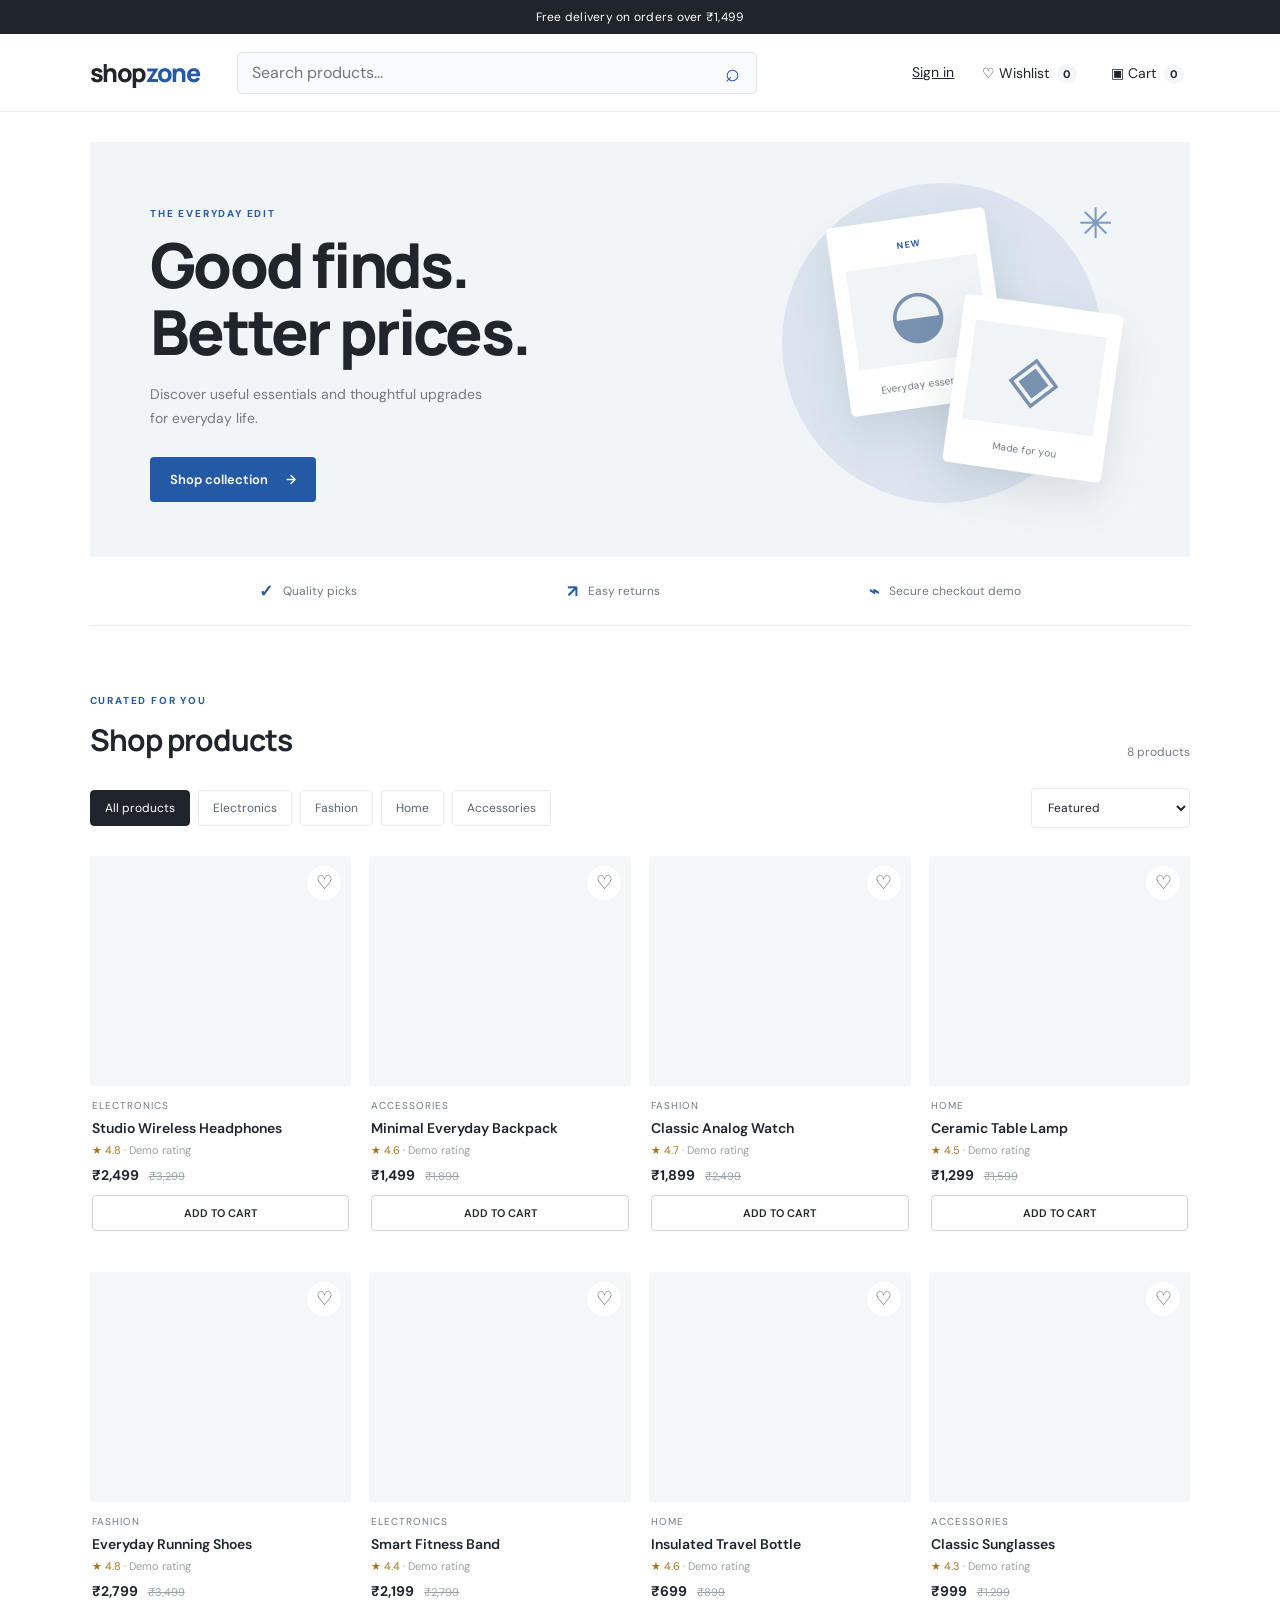
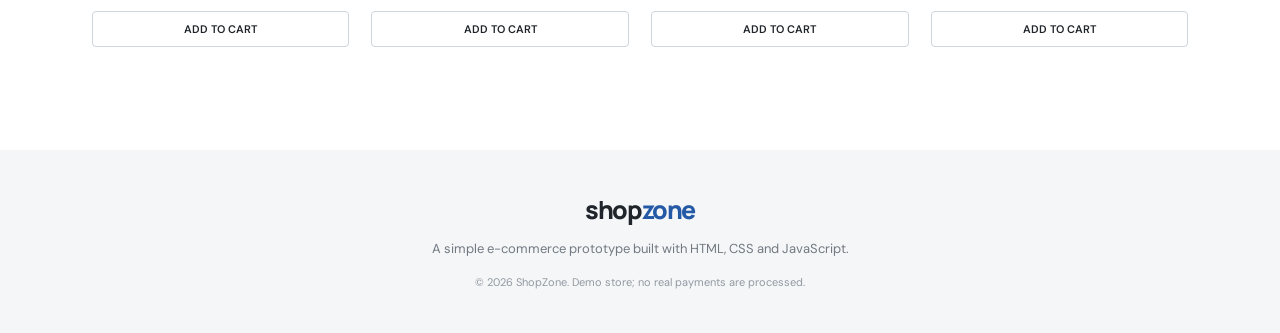
==== index.html @ 7af4f86f "Initial commit: Add e-commerce project" ====
<!DOCTYPE html>
<html lang="en">
<head>
  <meta charset="UTF-8">
  <meta name="viewport" content="width=device-width, initial-scale=1.0">
  <meta name="description" content="ShopZone - a simple online shopping prototype">
  <title>ShopZone | Online Store</title>
  <link rel="stylesheet" href="style.css">
</head>
<body>
  <div class="announcement">Free delivery on orders over ₹1,499</div>
  <header class="site-header">
    <a class="brand" href="#" aria-label="ShopZone home">shop<span>zone</span></a>
    <form class="search" id="searchForm">
      <input id="searchInput" type="search" placeholder="Search products..." aria-label="Search products">
      <button aria-label="Search">⌕</button>
    </form>
    <nav class="header-actions">
      <a class="text-action signin-link" href="login.html">Sign in</a>
      <button class="text-action" id="wishlistNav" aria-label="Open wishlist">♡ <span>Wishlist</span> <b id="wishlistCount">0</b></button>
      <button class="text-action" id="cartNav" aria-label="Open cart">▣ <span>Cart</span> <b id="cartCount">0</b></button>
    </nav>
  </header>

  <main>
    <section class="hero">
      <div class="hero-copy">
        <p class="eyebrow">THE EVERYDAY EDIT</p>
        <h1>Good finds.<br>Better prices.</h1>
        <p>Discover useful essentials and thoughtful upgrades for everyday life.</p>
        <button class="primary-btn" id="shopNow">Shop collection <span>→</span></button>
      </div>
      <div class="hero-art" aria-label="Shopping collection illustration">
        <div class="art-circle"></div>
        <div class="art-card art-card-one"><span>NEW</span><div class="art-product">◒</div><small>Everyday essentials</small></div>
        <div class="art-card art-card-two"><div class="art-product">◈</div><small>Made for you</small></div>
        <div class="art-spark">✳</div>
      </div>
    </section>

    <section class="trust-row">
      <div><strong>✓</strong><span>Quality picks</span></div>
      <div><strong>↗</strong><span>Easy returns</span></div>
      <div><strong>⌁</strong><span>Secure checkout demo</span></div>
    </section>

    <section class="shop-section" id="shop">
      <div class="section-heading">
        <div><p class="eyebrow">CURATED FOR YOU</p><h2>Shop products</h2></div>
        <span id="resultCount" class="result-count"></span>
      </div>
      <div class="shop-toolbar">
        <div class="categories" id="categories">
          <button class="category active" data-category="All">All products</button>
          <button class="category" data-category="Electronics">Electronics</button>
          <button class="category" data-category="Fashion">Fashion</button>
          <button class="category" data-category="Home">Home</button>
          <button class="category" data-category="Accessories">Accessories</button>
        </div>
        <select id="sortSelect" aria-label="Sort products">
          <option value="featured">Featured</option>
          <option value="low">Price: low to high</option>
          <option value="high">Price: high to low</option>
          <option value="rating">Top rated</option>
        </select>
      </div>
      <div class="product-grid" id="productGrid"></div>
      <div class="empty-state hidden" id="emptyState">No products found. Try another search or category.</div>
    </section>
  </main>

  <footer><a class="brand" href="#">shop<span>zone</span></a><p>A simple e-commerce prototype built with HTML, CSS and JavaScript.</p><small>© 2026 ShopZone. Demo store; no real payments are processed.</small></footer>

  <div class="overlay hidden" id="overlay"></div>
  <aside class="drawer" id="cartDrawer" aria-label="Shopping cart" aria-hidden="true">
    <div class="drawer-head"><div><p class="eyebrow">YOUR SELECTION</p><h2>Your cart <span id="drawerCartCount">(0)</span></h2></div><button class="icon-btn close-drawer" aria-label="Close cart">×</button></div>
    <div class="drawer-content" id="cartItems"></div>
    <div class="drawer-bottom" id="cartBottom">
      <div class="subtotal"><span>Subtotal</span><strong id="cartSubtotal">₹0</strong></div>
      <p class="shipping-note">Shipping and taxes are calculated at checkout.</p>
      <button class="primary-btn full-width" id="checkoutBtn">Continue to checkout <span>→</span></button>
    </div>
  </aside>

  <aside class="drawer" id="wishlistDrawer" aria-label="Wishlist" aria-hidden="true">
    <div class="drawer-head"><div><p class="eyebrow">SAVED ITEMS</p><h2>Your wishlist</h2></div><button class="icon-btn close-drawer" aria-label="Close wishlist">×</button></div>
    <div class="drawer-content" id="wishlistItems"></div>
  </aside>

  <section class="modal hidden" id="productModal" role="dialog" aria-modal="true" aria-label="Product details">
    <button class="icon-btn modal-close" id="modalClose" aria-label="Close">×</button>
    <div id="productDetails"></div>
  </section>

  <section class="checkout-page hidden" id="checkoutPage">
    <div class="checkout-top"><a class="brand" href="#">shop<span>zone</span></a><button class="back-link" id="backToStore">← Back to store</button></div>
    <div class="checkout-layout">
      <div>
        <p class="eyebrow">ALMOST YOURS</p><h1>Checkout</h1>
        <form id="checkoutForm" class="checkout-form">
          <h3>Contact information</h3>
          <label>Full name<input name="name" required placeholder="Your name"></label>
          <label>Email address<input name="email" type="email" required placeholder="you@example.com"></label>
          <h3>Delivery address</h3>
          <label>Address<input name="address" required placeholder="House number, street"></label>
          <div class="form-two">
            <label>City<input name="city" required placeholder="City"></label>
            <label>PIN code<input name="pin" inputmode="numeric" pattern="[0-9]{6}" required placeholder="6-digit PIN"></label>
          </div>
          <h3>Payment method</h3>
          <label class="payment-option"><input type="radio" name="payment" value="Cash on Delivery" checked> Cash on delivery (demo)</label>
          <label class="payment-option"><input type="radio" name="payment" value="UPI (demo)"> UPI (demo only)</label>
          <p class="demo-note">This prototype does not collect payment details or process real payments.</p>
          <button class="primary-btn full-width" type="submit">Place demo order <span>→</span></button>
        </form>
      </div>
      <div class="order-summary"><h3>Order summary</h3><div id="checkoutItems"></div><div class="subtotal"><span>Total</span><strong id="checkoutTotal">₹0</strong></div></div>
    </div>
  </section>

  <section class="success-modal hidden" id="successModal" role="dialog" aria-modal="true">
    <div class="success-mark">✓</div><p class="eyebrow">ORDER PLACED</p><h2>Thank you for your order.</h2><p id="orderMessage">Your demo order has been created.</p><button class="primary-btn" id="continueShopping">Continue shopping</button>
  </section>

  <script src="script.js"></script>
</body>
</html>
---- style.css ----
@import url('https://fonts.googleapis.com/css2?family=DM+Sans:wght@400;500;600;700&family=Manrope:wght@400;500;600;700;800&display=swap');
:root{--ink:#20252b;--muted:#727981;--blue:#2459a6;--blue-dark:#194783;--line:#e8eaed;--soft:#f4f6f8;--white:#fff;--radius:8px}
*{box-sizing:border-box}html{scroll-behavior:smooth}body{margin:0;color:var(--ink);font-family:'DM Sans',sans-serif;background:#fff}button,input,select{font:inherit}button{cursor:pointer}.announcement{height:34px;background:#20252b;color:#fff;display:flex;align-items:center;justify-content:center;font-size:12px;letter-spacing:.25px}.site-header{height:78px;padding:0 7%;display:flex;align-items:center;gap:38px;border-bottom:1px solid var(--line);position:sticky;top:0;background:#fff;z-index:5}.brand{font:800 25px 'Manrope',sans-serif;letter-spacing:-1.4px;text-decoration:none;color:var(--ink);white-space:nowrap}.brand span{color:var(--blue)}.search{height:42px;max-width:520px;flex:1;display:flex;border:1px solid #dfe3e8;border-radius:5px;overflow:hidden;background:#fafbfc}.search input{border:0;outline:0;background:transparent;padding:0 14px;flex:1;min-width:0}.search button{width:48px;border:0;background:transparent;font-size:25px;color:var(--blue)}.header-actions{margin-left:auto;display:flex;gap:22px}.text-action{border:0;background:none;color:var(--ink);font-size:14px}.text-action b{font-size:11px;background:var(--soft);padding:3px 6px;border-radius:20px;margin-left:4px}.hero{margin:30px 7% 0;min-height:390px;background:#f2f5f8;display:grid;grid-template-columns:1fr 1fr;overflow:hidden}.hero-copy{padding:65px 0 55px 11%;align-self:center}.eyebrow{font-size:10px;font-weight:700;letter-spacing:1.8px;color:var(--blue);margin:0 0 12px}.hero h1{font:800 clamp(40px,5vw,62px)/1.08 'Manrope',sans-serif;letter-spacing:-2.8px;margin:0 0 17px}.hero-copy>p:not(.eyebrow){max-width:350px;color:var(--muted);line-height:1.7;font-size:14px;margin-bottom:26px}.primary-btn{border:0;border-radius:4px;background:var(--blue);color:#fff;padding:14px 20px;font-weight:600;font-size:13px;transition:.2s}.primary-btn:hover{background:var(--blue-dark);transform:translateY(-1px)}.primary-btn span{margin-left:15px}.hero-art{position:relative;min-height:390px;overflow:hidden}.art-circle{position:absolute;width:320px;height:320px;border-radius:50%;background:#dce5ef;right:16%;top:10%}.art-card{position:absolute;background:#fff;box-shadow:0 18px 45px #25374a20;border-radius:5px;padding:14px;width:160px;text-align:center}.art-card-one{right:35%;top:18%;transform:rotate(-8deg)}.art-card-two{right:14%;top:39%;transform:rotate(8deg)}.art-card span{font-size:9px;color:var(--blue);font-weight:700;letter-spacing:1px}.art-product{height:100px;display:grid;place-items:center;font-size:66px;color:#7891ae;background:#f1f4f7;margin:10px 0}.art-card small{font-size:10px;color:var(--muted)}.art-spark{position:absolute;right:14%;top:13%;font-size:42px;color:#7d9bbd}.trust-row{margin:0 7%;padding:23px 5%;display:flex;justify-content:space-around;border-bottom:1px solid var(--line)}.trust-row div{display:flex;gap:10px;align-items:center;color:var(--muted);font-size:12px}.trust-row strong{color:var(--blue);font-size:17px}.shop-section{padding:68px 7% 90px}.section-heading{display:flex;justify-content:space-between;align-items:end}.section-heading h2{font:700 30px 'Manrope',sans-serif;letter-spacing:-1px;margin:0}.result-count{font-size:12px;color:var(--muted)}.shop-toolbar{display:flex;justify-content:space-between;align-items:center;gap:20px;margin:28px 0}.categories{display:flex;gap:8px;flex-wrap:wrap}.category{border:1px solid var(--line);background:#fff;padding:9px 14px;border-radius:4px;font-size:12px;color:#59616a}.category.active,.category:hover{background:var(--ink);color:#fff;border-color:var(--ink)}select{border:1px solid var(--line);padding:10px 30px 10px 12px;border-radius:4px;background:#fff;color:var(--ink);font-size:12px}.product-grid{display:grid;grid-template-columns:repeat(4,minmax(0,1fr));gap:28px 18px}.product-card{min-width:0;cursor:pointer}.product-image{height:230px;background:var(--soft);position:relative;display:grid;place-items:center;overflow:hidden;border-radius:4px}.product-image img{width:100%;height:100%;object-fit:cover;transition:transform .35s}.product-card:hover .product-image img{transform:scale(1.045)}.heart-btn{position:absolute;right:10px;top:10px;width:34px;height:34px;border:0;border-radius:50%;background:#fff;color:#555;font-size:19px;z-index:1}.heart-btn.saved{color:#c64b5a}.product-info{padding:13px 2px}.product-category{font-size:10px;text-transform:uppercase;letter-spacing:1px;color:var(--muted)}.product-name{font-size:14px;font-weight:600;margin:7px 0 6px;white-space:nowrap;overflow:hidden;text-overflow:ellipsis}.rating{font-size:11px;color:#a87521}.product-price{font-size:14px;font-weight:700;margin-top:9px}.old-price{font-size:11px;color:#9aa0a6;text-decoration:line-through;font-weight:400;margin-left:7px}.add-btn{width:100%;margin-top:11px;background:#fff;border:1px solid #cfd5dc;border-radius:4px;padding:10px;font-size:11px;font-weight:600;color:var(--ink)}.add-btn:hover{border-color:var(--blue);color:var(--blue)}.empty-state{text-align:center;color:var(--muted);padding:60px 0}.hidden{display:none!important}footer{background:#f4f6f8;padding:42px 7%;text-align:center}footer p{font-size:13px;color:var(--muted)}footer small{font-size:11px;color:#9299a0}.overlay{position:fixed;inset:0;background:#10182070;z-index:9}.drawer{position:fixed;right:0;top:0;height:100%;width:min(440px,100%);background:#fff;z-index:10;transform:translateX(105%);transition:transform .28s;display:flex;flex-direction:column}.drawer.open{transform:translateX(0)}.drawer-head{padding:28px 25px 20px;border-bottom:1px solid var(--line);display:flex;justify-content:space-between;align-items:center}.drawer-head h2{font:700 24px 'Manrope',sans-serif;margin:0}.drawer-head h2 span{font:400 13px 'DM Sans';color:var(--muted)}.icon-btn{border:0;background:transparent;font-size:28px;color:#555}.drawer-content{padding:10px 25px;overflow:auto;flex:1}.cart-row{display:grid;grid-template-columns:76px 1fr auto;gap:13px;padding:15px 0;border-bottom:1px solid var(--line);align-items:center}.cart-row img{width:76px;height:76px;object-fit:cover;background:var(--soft);border-radius:4px}.cart-row h4{margin:0 0 5px;font-size:13px}.cart-row p{font-size:12px;color:var(--muted);margin:0 0 9px}.quantity{display:flex;align-items:center;gap:11px}.quantity button{width:24px;height:24px;border:1px solid var(--line);background:#fff;border-radius:3px}.remove-btn{border:0;background:none;color:#a1a6ac;font-size:11px;text-decoration:underline;margin-top:8px}.drawer-bottom{padding:20px 25px 25px;border-top:1px solid var(--line)}.subtotal{display:flex;justify-content:space-between;font-size:14px}.subtotal strong{font-size:18px}.shipping-note,.demo-note{font-size:11px;color:var(--muted);line-height:1.6}.full-width{width:100%;margin-top:12px}.drawer-empty{text-align:center;padding:55px 10px;color:var(--muted);font-size:13px}.modal{position:fixed;z-index:12;left:50%;top:50%;transform:translate(-50%,-50%);width:min(760px,92vw);max-height:90vh;overflow:auto;background:#fff;padding:30px;border-radius:7px;box-shadow:0 20px 80px #0003}.modal-close{position:absolute;right:18px;top:10px}.detail-layout{display:grid;grid-template-columns:1fr 1fr;gap:30px;align-items:center}.detail-layout img{width:100%;aspect-ratio:1/1;object-fit:cover;background:var(--soft)}.detail-layout h2{font:700 27px 'Manrope';margin:8px 0}.detail-layout p{color:var(--muted);font-size:13px;line-height:1.7}.detail-price{font-size:21px;font-weight:700;margin:18px 0}.checkout-page{position:fixed;inset:0;z-index:15;background:#fff;overflow:auto;padding:25px 7% 60px}.checkout-top{display:flex;justify-content:space-between;align-items:center;border-bottom:1px solid var(--line);padding-bottom:20px}.back-link{border:0;background:none;color:var(--blue);font-size:12px}.checkout-layout{max-width:950px;margin:45px auto;display:grid;grid-template-columns:1.2fr .8fr;gap:70px}.checkout-layout h1{font:700 34px 'Manrope';margin:0 0 25px}.checkout-form h3,.order-summary h3{font:700 16px 'Manrope';margin:25px 0 15px}.checkout-form label{display:block;font-size:12px;color:#555;margin-bottom:14px}.checkout-form input:not([type=radio]){display:block;width:100%;padding:12px;border:1px solid #dce0e5;border-radius:4px;margin-top:7px;outline-color:var(--blue)}.form-two{display:grid;grid-template-columns:1fr 1fr;gap:12px}.payment-option{display:flex!important;gap:9px;align-items:center}.order-summary{background:#f6f7f8;padding:25px;height:max-content}.summary-row{display:flex;justify-content:space-between;gap:15px;font-size:12px;margin:15px 0;color:#555}.success-modal{position:fixed;z-index:20;left:50%;top:50%;transform:translate(-50%,-50%);background:#fff;padding:45px 35px;text-align:center;width:min(420px,90vw);box-shadow:0 20px 80px #0004;border-radius:7px}.success-mark{width:52px;height:52px;margin:0 auto 20px;border-radius:50%;background:#e7f3ec;color:#287b4d;display:grid;place-items:center;font-size:25px}.success-modal h2{font:700 25px 'Manrope'}.success-modal>p:not(.eyebrow){font-size:13px;color:var(--muted);line-height:1.6;margin-bottom:25px}
@media(max-width:900px){.site-header{padding:0 4%;gap:18px}.hero,.trust-row{margin-left:4%;margin-right:4%}.shop-section{padding-left:4%;padding-right:4%}.product-grid{grid-template-columns:repeat(3,minmax(0,1fr))}.product-image{height:210px}.hero-copy{padding-left:9%}.hero-art{transform:scale(.9);transform-origin:center}}
@media(max-width:650px){.site-header{height:auto;min-height:70px;flex-wrap:wrap;padding:14px 5%;gap:12px}.brand{font-size:23px}.search{order:3;flex-basis:100%;max-width:none}.header-actions{gap:10px}.text-action{font-size:12px}.text-action span{display:none}.hero{grid-template-columns:1fr;margin-top:15px;min-height:0}.hero-copy{padding:42px 8% 5px}.hero h1{font-size:46px}.hero-art{min-height:250px;transform:none}.art-circle{width:230px;height:230px;right:15%;top:5%}.art-card{width:130px;padding:10px}.art-product{height:70px;font-size:48px}.art-card-one{right:43%;top:13%}.art-card-two{right:16%;top:35%}.trust-row{padding:17px 0;gap:12px}.trust-row div{font-size:10px;gap:5px}.shop-section{padding-top:48px}.section-heading h2{font-size:25px}.shop-toolbar{align-items:flex-start;flex-direction:column}.categories{gap:6px}.category{padding:8px 10px;font-size:11px}.product-grid{grid-template-columns:repeat(2,minmax(0,1fr));gap:20px 12px}.product-image{height:auto;aspect-ratio:1/1}.product-name{font-size:12px}.checkout-layout{grid-template-columns:1fr;gap:25px;margin:28px auto}.checkout-page{padding:18px 5% 40px}.detail-layout{grid-template-columns:1fr;gap:18px}.detail-layout img{max-height:260px;object-fit:contain}.modal{padding:25px 20px}.drawer-head{padding:22px 20px}.drawer-content{padding:8px 20px}.drawer-bottom{padding:18px 20px}.form-two{grid-template-columns:1fr 1fr}}
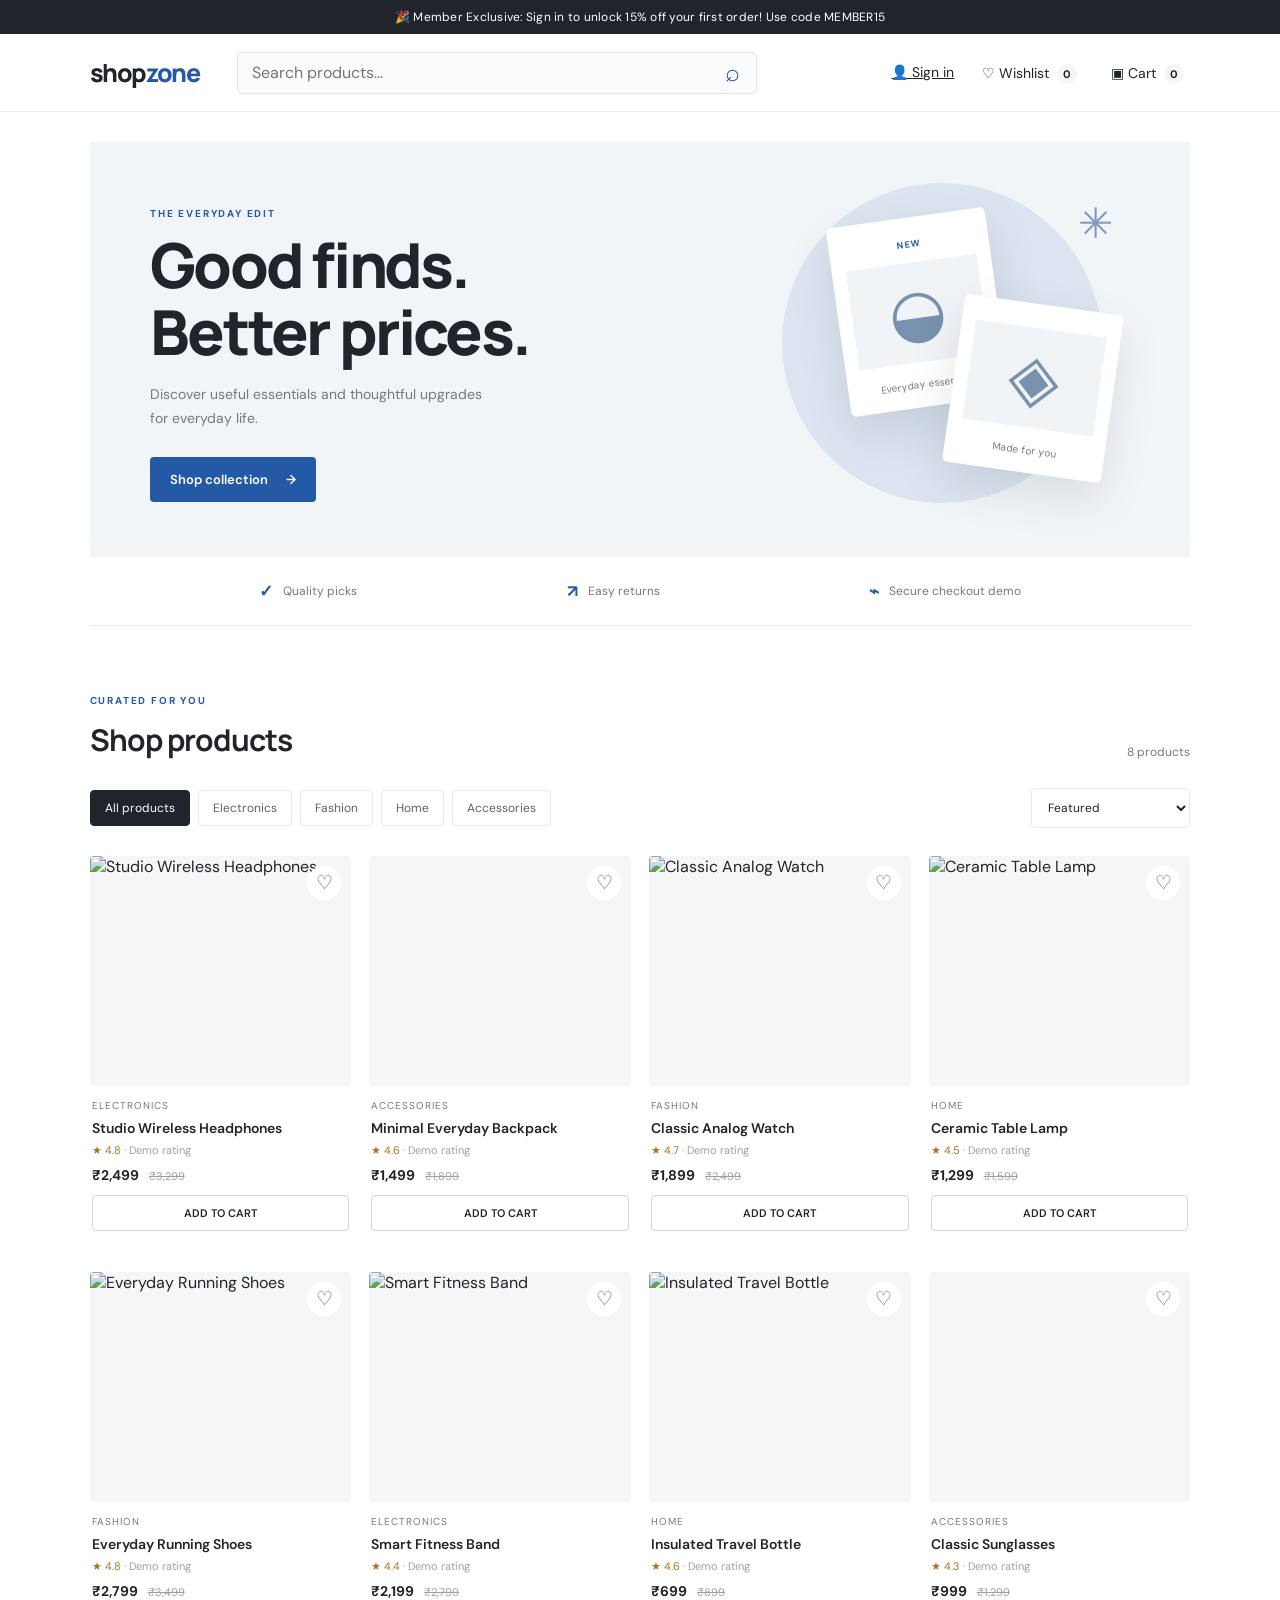
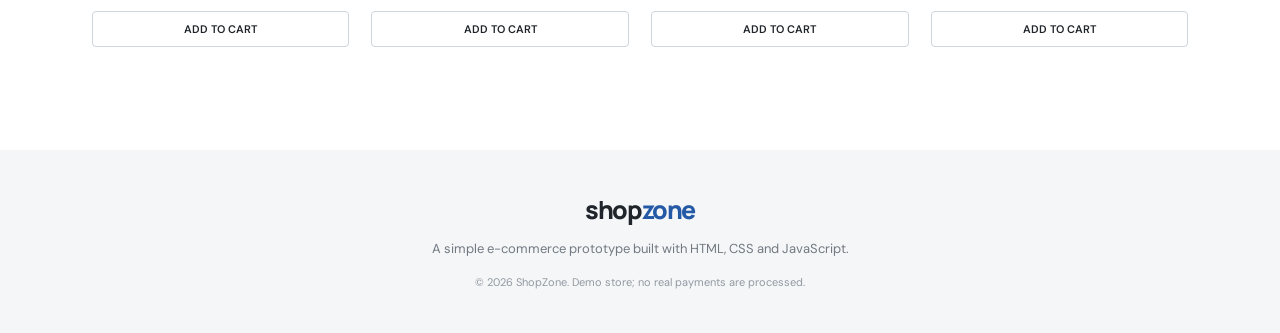
==== commit 53d491f7: "Add login page improvements" ====
--- a/index.html
+++ b/index.html
@@ -8,7 +8,7 @@
   <link rel="stylesheet" href="style.css">
 </head>
 <body>
-  <div class="announcement">Free delivery on orders over ₹1,499</div>
+  <div class="announcement">🎉 Member Exclusive: Sign in to unlock 15% off your first order! Use code MEMBER15</div>
   <header class="site-header">
     <a class="brand" href="#" aria-label="ShopZone home">shop<span>zone</span></a>
     <form class="search" id="searchForm">
@@ -16,7 +16,7 @@
       <button aria-label="Search">⌕</button>
     </form>
     <nav class="header-actions">
-      <a class="text-action signin-link" href="login.html">Sign in</a>
+      <a class="text-action signin-link" href="login.html" id="userAccountBtn">👤 <span>Sign in</span></a>
       <button class="text-action" id="wishlistNav" aria-label="Open wishlist">♡ <span>Wishlist</span> <b id="wishlistCount">0</b></button>
       <button class="text-action" id="cartNav" aria-label="Open cart">▣ <span>Cart</span> <b id="cartCount">0</b></button>
     </nav>
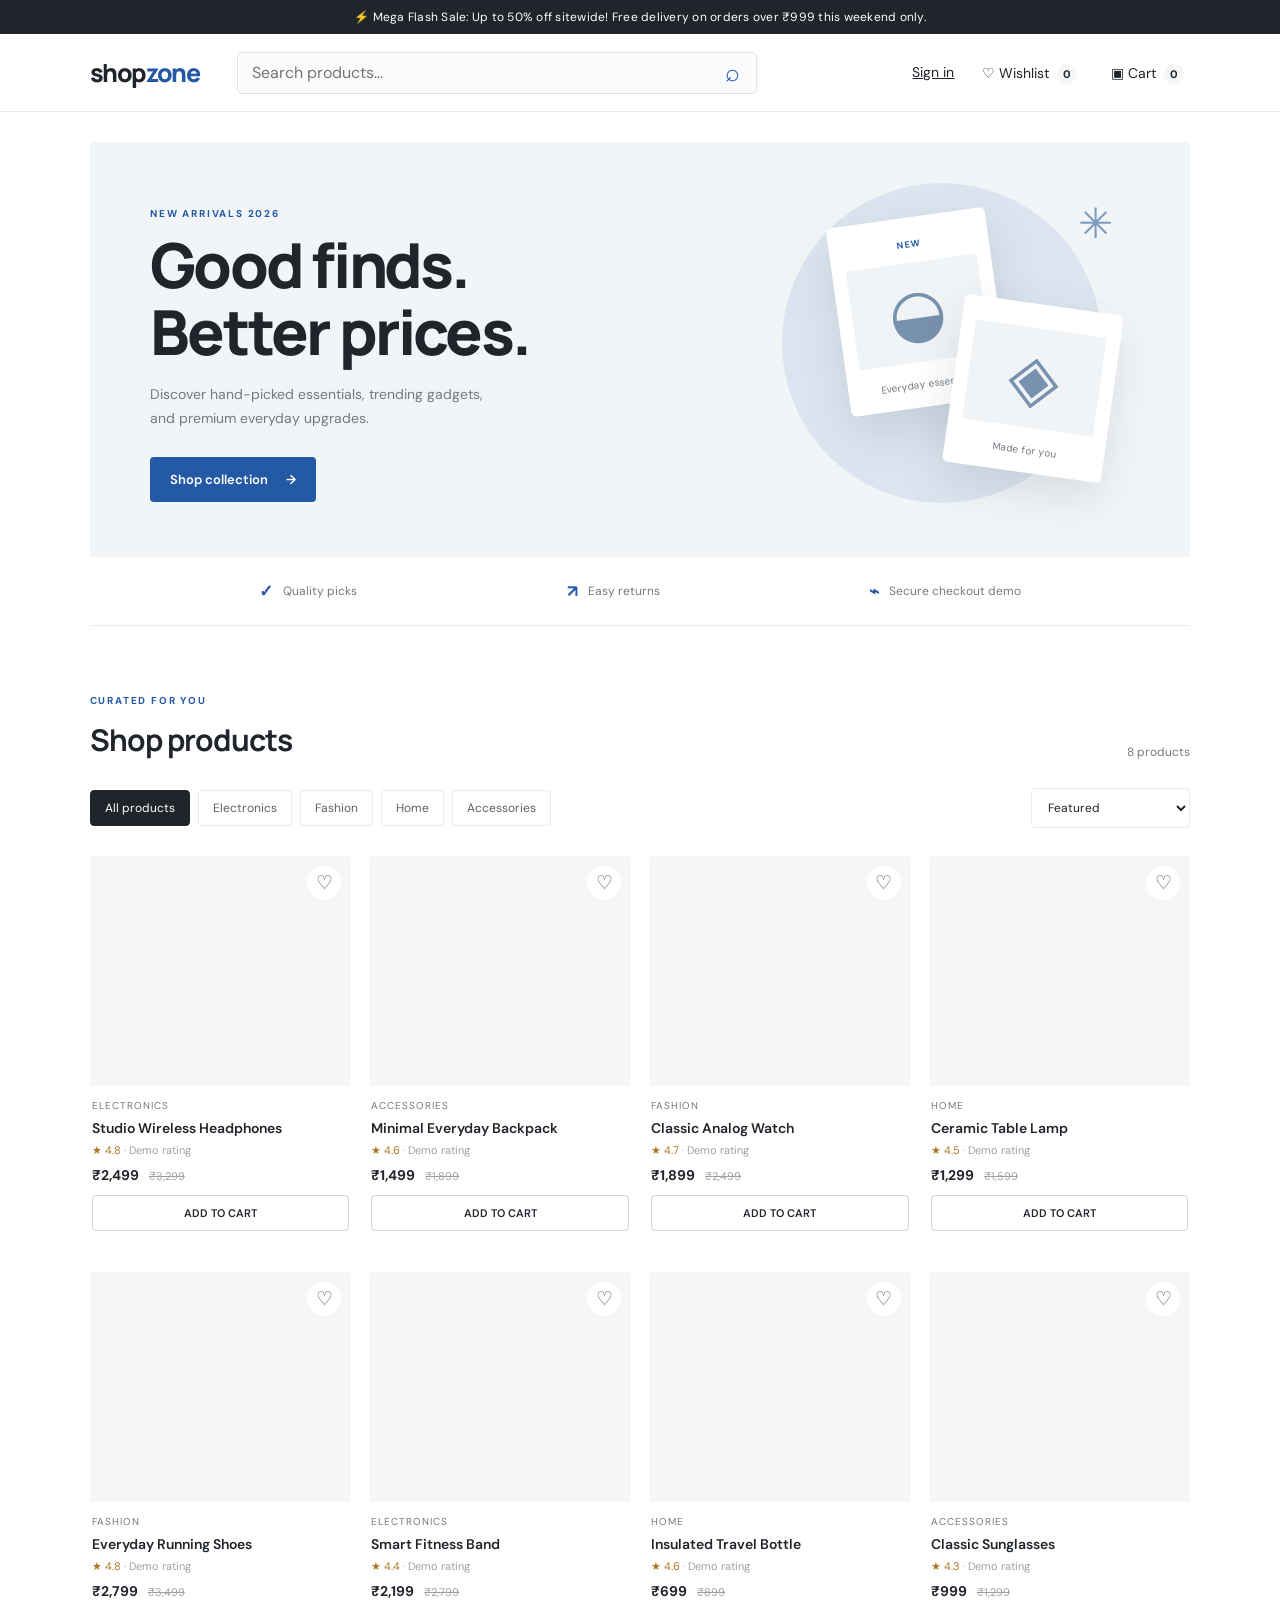
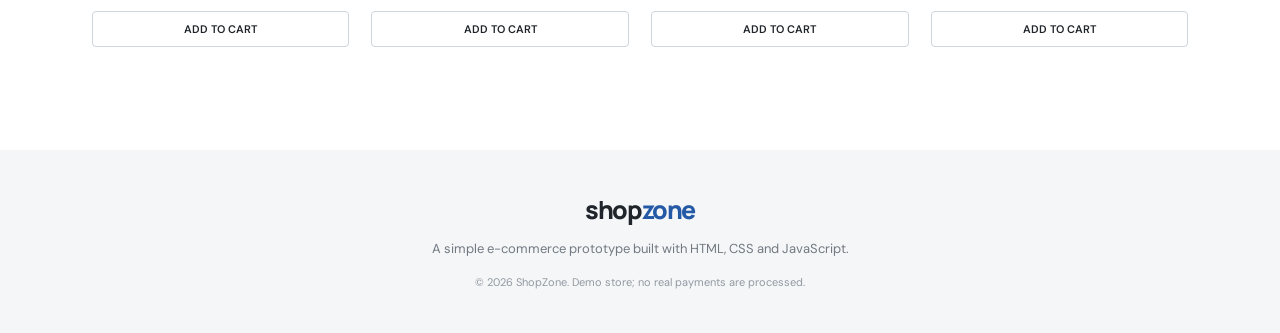
==== commit d9a2297a: "Update homepage layout" ====
--- a/index.html
+++ b/index.html
@@ -8,7 +8,7 @@
   <link rel="stylesheet" href="style.css">
 </head>
 <body>
-  <div class="announcement">🎉 Member Exclusive: Sign in to unlock 15% off your first order! Use code MEMBER15</div>
+  <div class="announcement">⚡ Mega Flash Sale: Up to 50% off sitewide! Free delivery on orders over ₹999 this weekend only.</div>
   <header class="site-header">
     <a class="brand" href="#" aria-label="ShopZone home">shop<span>zone</span></a>
     <form class="search" id="searchForm">
@@ -16,7 +16,7 @@
       <button aria-label="Search">⌕</button>
     </form>
     <nav class="header-actions">
-      <a class="text-action signin-link" href="login.html" id="userAccountBtn">👤 <span>Sign in</span></a>
+      <a class="text-action signin-link" href="login.html">Sign in</a>
       <button class="text-action" id="wishlistNav" aria-label="Open wishlist">♡ <span>Wishlist</span> <b id="wishlistCount">0</b></button>
       <button class="text-action" id="cartNav" aria-label="Open cart">▣ <span>Cart</span> <b id="cartCount">0</b></button>
     </nav>
@@ -25,9 +25,9 @@
   <main>
     <section class="hero">
       <div class="hero-copy">
-        <p class="eyebrow">THE EVERYDAY EDIT</p>
+        <p class="eyebrow">NEW ARRIVALS 2026</p>
         <h1>Good finds.<br>Better prices.</h1>
-        <p>Discover useful essentials and thoughtful upgrades for everyday life.</p>
+        <p>Discover hand-picked essentials, trending gadgets, and premium everyday upgrades.</p>
         <button class="primary-btn" id="shopNow">Shop collection <span>→</span></button>
       </div>
       <div class="hero-art" aria-label="Shopping collection illustration">
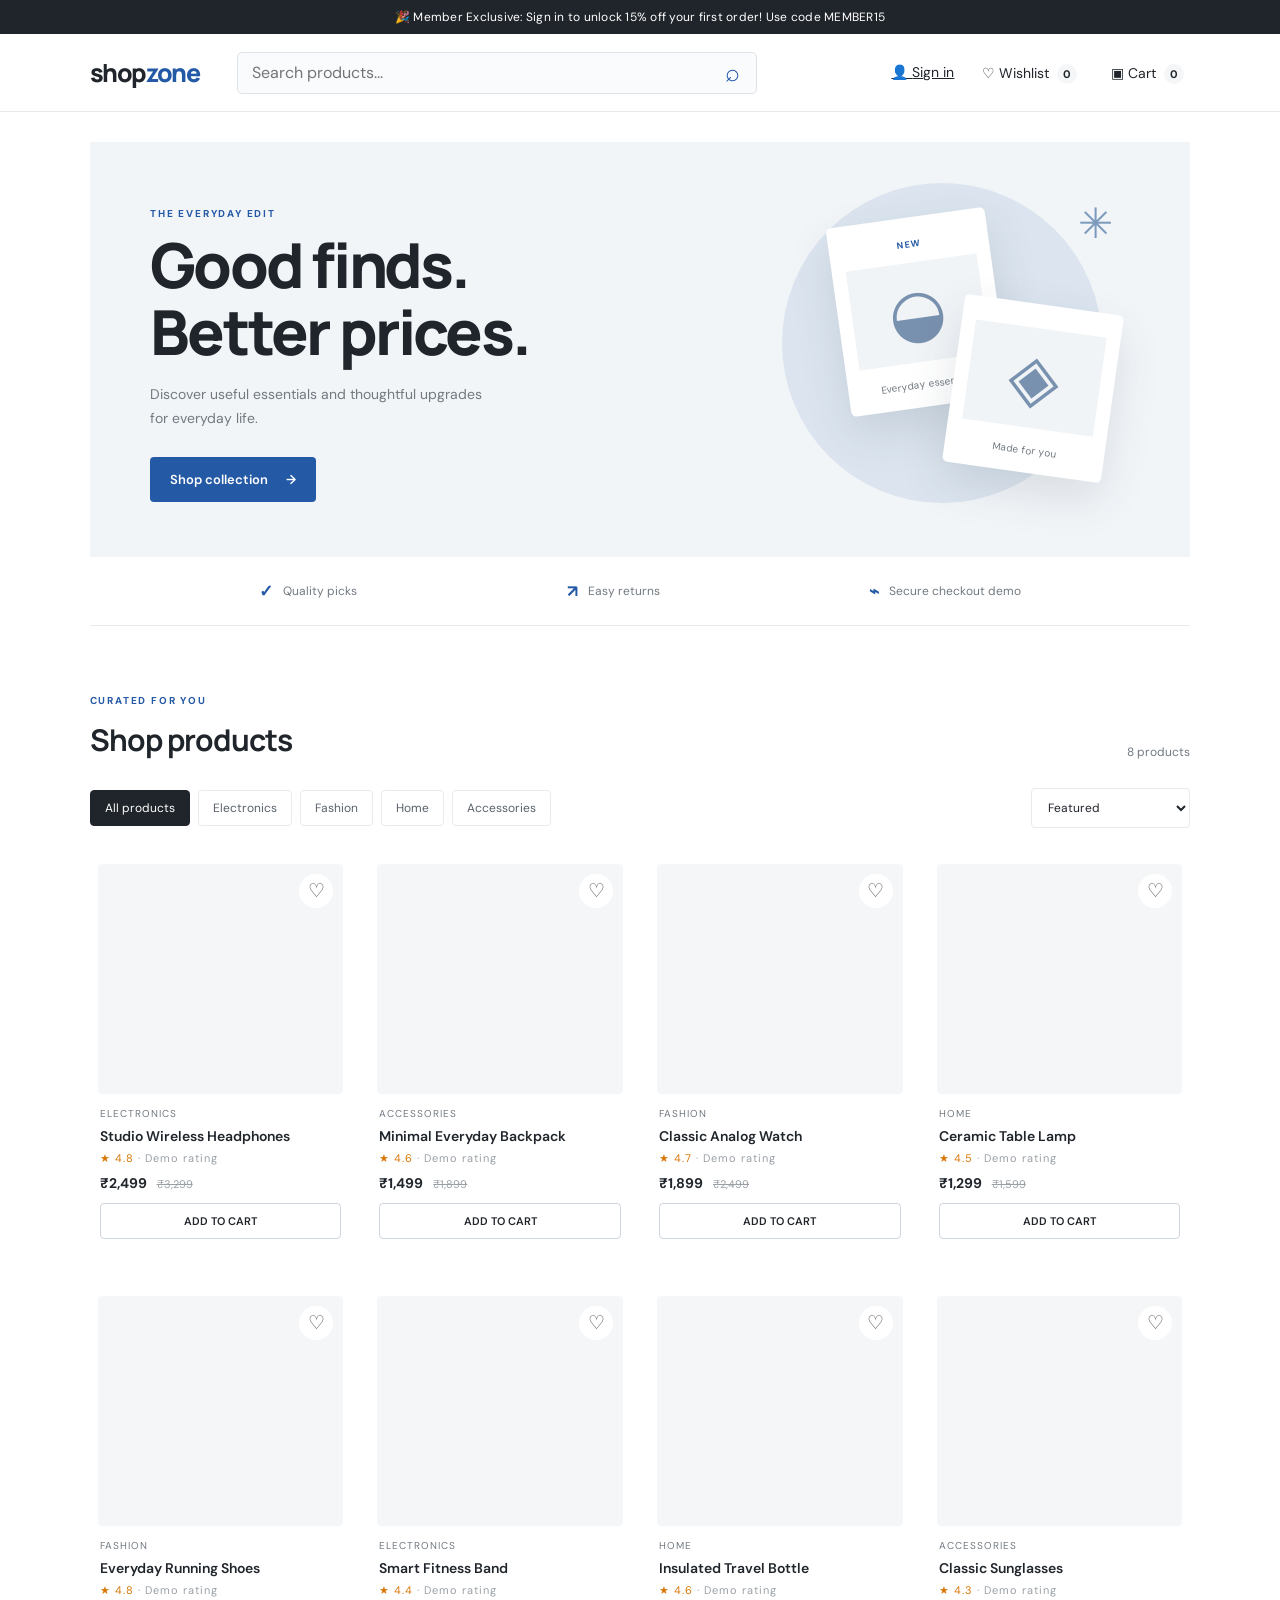
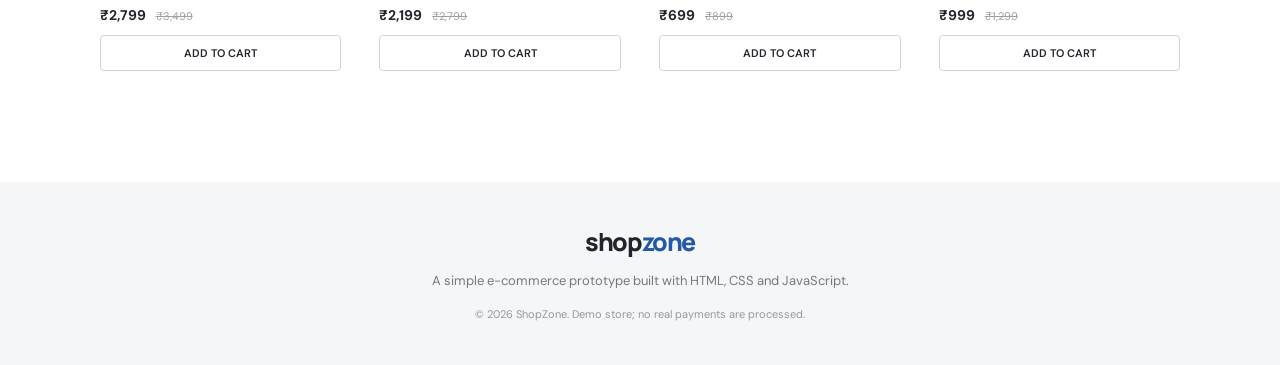
==== commit 85baa45c: "Merge pull request #1 from 6keran/feature/login-page - Enhance Login Experience" ====
--- a/index.html
+++ b/index.html
@@ -8,7 +8,7 @@
   <link rel="stylesheet" href="style.css">
 </head>
 <body>
-  <div class="announcement">⚡ Mega Flash Sale: Up to 50% off sitewide! Free delivery on orders over ₹999 this weekend only.</div>
+  <div class="announcement">🎉 Member Exclusive: Sign in to unlock 15% off your first order! Use code MEMBER15</div>
   <header class="site-header">
     <a class="brand" href="#" aria-label="ShopZone home">shop<span>zone</span></a>
     <form class="search" id="searchForm">
@@ -16,7 +16,7 @@
       <button aria-label="Search">⌕</button>
     </form>
     <nav class="header-actions">
-      <a class="text-action signin-link" href="login.html">Sign in</a>
+      <a class="text-action signin-link" href="login.html" id="userAccountBtn">👤 <span>Sign in</span></a>
       <button class="text-action" id="wishlistNav" aria-label="Open wishlist">♡ <span>Wishlist</span> <b id="wishlistCount">0</b></button>
       <button class="text-action" id="cartNav" aria-label="Open cart">▣ <span>Cart</span> <b id="cartCount">0</b></button>
     </nav>
@@ -25,9 +25,9 @@
   <main>
     <section class="hero">
       <div class="hero-copy">
-        <p class="eyebrow">NEW ARRIVALS 2026</p>
+        <p class="eyebrow">THE EVERYDAY EDIT</p>
         <h1>Good finds.<br>Better prices.</h1>
-        <p>Discover hand-picked essentials, trending gadgets, and premium everyday upgrades.</p>
+        <p>Discover useful essentials and thoughtful upgrades for everyday life.</p>
         <button class="primary-btn" id="shopNow">Shop collection <span>→</span></button>
       </div>
       <div class="hero-art" aria-label="Shopping collection illustration">
--- a/style.css
+++ b/style.css
@@ -1,5 +1,5 @@
 @import url('https://fonts.googleapis.com/css2?family=DM+Sans:wght@400;500;600;700&family=Manrope:wght@400;500;600;700;800&display=swap');
 :root{--ink:#20252b;--muted:#727981;--blue:#2459a6;--blue-dark:#194783;--line:#e8eaed;--soft:#f4f6f8;--white:#fff;--radius:8px}
-*{box-sizing:border-box}html{scroll-behavior:smooth}body{margin:0;color:var(--ink);font-family:'DM Sans',sans-serif;background:#fff}button,input,select{font:inherit}button{cursor:pointer}.announcement{height:34px;background:#20252b;color:#fff;display:flex;align-items:center;justify-content:center;font-size:12px;letter-spacing:.25px}.site-header{height:78px;padding:0 7%;display:flex;align-items:center;gap:38px;border-bottom:1px solid var(--line);position:sticky;top:0;background:#fff;z-index:5}.brand{font:800 25px 'Manrope',sans-serif;letter-spacing:-1.4px;text-decoration:none;color:var(--ink);white-space:nowrap}.brand span{color:var(--blue)}.search{height:42px;max-width:520px;flex:1;display:flex;border:1px solid #dfe3e8;border-radius:5px;overflow:hidden;background:#fafbfc}.search input{border:0;outline:0;background:transparent;padding:0 14px;flex:1;min-width:0}.search button{width:48px;border:0;background:transparent;font-size:25px;color:var(--blue)}.header-actions{margin-left:auto;display:flex;gap:22px}.text-action{border:0;background:none;color:var(--ink);font-size:14px}.text-action b{font-size:11px;background:var(--soft);padding:3px 6px;border-radius:20px;margin-left:4px}.hero{margin:30px 7% 0;min-height:390px;background:#f2f5f8;display:grid;grid-template-columns:1fr 1fr;overflow:hidden}.hero-copy{padding:65px 0 55px 11%;align-self:center}.eyebrow{font-size:10px;font-weight:700;letter-spacing:1.8px;color:var(--blue);margin:0 0 12px}.hero h1{font:800 clamp(40px,5vw,62px)/1.08 'Manrope',sans-serif;letter-spacing:-2.8px;margin:0 0 17px}.hero-copy>p:not(.eyebrow){max-width:350px;color:var(--muted);line-height:1.7;font-size:14px;margin-bottom:26px}.primary-btn{border:0;border-radius:4px;background:var(--blue);color:#fff;padding:14px 20px;font-weight:600;font-size:13px;transition:.2s}.primary-btn:hover{background:var(--blue-dark);transform:translateY(-1px)}.primary-btn span{margin-left:15px}.hero-art{position:relative;min-height:390px;overflow:hidden}.art-circle{position:absolute;width:320px;height:320px;border-radius:50%;background:#dce5ef;right:16%;top:10%}.art-card{position:absolute;background:#fff;box-shadow:0 18px 45px #25374a20;border-radius:5px;padding:14px;width:160px;text-align:center}.art-card-one{right:35%;top:18%;transform:rotate(-8deg)}.art-card-two{right:14%;top:39%;transform:rotate(8deg)}.art-card span{font-size:9px;color:var(--blue);font-weight:700;letter-spacing:1px}.art-product{height:100px;display:grid;place-items:center;font-size:66px;color:#7891ae;background:#f1f4f7;margin:10px 0}.art-card small{font-size:10px;color:var(--muted)}.art-spark{position:absolute;right:14%;top:13%;font-size:42px;color:#7d9bbd}.trust-row{margin:0 7%;padding:23px 5%;display:flex;justify-content:space-around;border-bottom:1px solid var(--line)}.trust-row div{display:flex;gap:10px;align-items:center;color:var(--muted);font-size:12px}.trust-row strong{color:var(--blue);font-size:17px}.shop-section{padding:68px 7% 90px}.section-heading{display:flex;justify-content:space-between;align-items:end}.section-heading h2{font:700 30px 'Manrope',sans-serif;letter-spacing:-1px;margin:0}.result-count{font-size:12px;color:var(--muted)}.shop-toolbar{display:flex;justify-content:space-between;align-items:center;gap:20px;margin:28px 0}.categories{display:flex;gap:8px;flex-wrap:wrap}.category{border:1px solid var(--line);background:#fff;padding:9px 14px;border-radius:4px;font-size:12px;color:#59616a}.category.active,.category:hover{background:var(--ink);color:#fff;border-color:var(--ink)}select{border:1px solid var(--line);padding:10px 30px 10px 12px;border-radius:4px;background:#fff;color:var(--ink);font-size:12px}.product-grid{display:grid;grid-template-columns:repeat(4,minmax(0,1fr));gap:28px 18px}.product-card{min-width:0;cursor:pointer}.product-image{height:230px;background:var(--soft);position:relative;display:grid;place-items:center;overflow:hidden;border-radius:4px}.product-image img{width:100%;height:100%;object-fit:cover;transition:transform .35s}.product-card:hover .product-image img{transform:scale(1.045)}.heart-btn{position:absolute;right:10px;top:10px;width:34px;height:34px;border:0;border-radius:50%;background:#fff;color:#555;font-size:19px;z-index:1}.heart-btn.saved{color:#c64b5a}.product-info{padding:13px 2px}.product-category{font-size:10px;text-transform:uppercase;letter-spacing:1px;color:var(--muted)}.product-name{font-size:14px;font-weight:600;margin:7px 0 6px;white-space:nowrap;overflow:hidden;text-overflow:ellipsis}.rating{font-size:11px;color:#a87521}.product-price{font-size:14px;font-weight:700;margin-top:9px}.old-price{font-size:11px;color:#9aa0a6;text-decoration:line-through;font-weight:400;margin-left:7px}.add-btn{width:100%;margin-top:11px;background:#fff;border:1px solid #cfd5dc;border-radius:4px;padding:10px;font-size:11px;font-weight:600;color:var(--ink)}.add-btn:hover{border-color:var(--blue);color:var(--blue)}.empty-state{text-align:center;color:var(--muted);padding:60px 0}.hidden{display:none!important}footer{background:#f4f6f8;padding:42px 7%;text-align:center}footer p{font-size:13px;color:var(--muted)}footer small{font-size:11px;color:#9299a0}.overlay{position:fixed;inset:0;background:#10182070;z-index:9}.drawer{position:fixed;right:0;top:0;height:100%;width:min(440px,100%);background:#fff;z-index:10;transform:translateX(105%);transition:transform .28s;display:flex;flex-direction:column}.drawer.open{transform:translateX(0)}.drawer-head{padding:28px 25px 20px;border-bottom:1px solid var(--line);display:flex;justify-content:space-between;align-items:center}.drawer-head h2{font:700 24px 'Manrope',sans-serif;margin:0}.drawer-head h2 span{font:400 13px 'DM Sans';color:var(--muted)}.icon-btn{border:0;background:transparent;font-size:28px;color:#555}.drawer-content{padding:10px 25px;overflow:auto;flex:1}.cart-row{display:grid;grid-template-columns:76px 1fr auto;gap:13px;padding:15px 0;border-bottom:1px solid var(--line);align-items:center}.cart-row img{width:76px;height:76px;object-fit:cover;background:var(--soft);border-radius:4px}.cart-row h4{margin:0 0 5px;font-size:13px}.cart-row p{font-size:12px;color:var(--muted);margin:0 0 9px}.quantity{display:flex;align-items:center;gap:11px}.quantity button{width:24px;height:24px;border:1px solid var(--line);background:#fff;border-radius:3px}.remove-btn{border:0;background:none;color:#a1a6ac;font-size:11px;text-decoration:underline;margin-top:8px}.drawer-bottom{padding:20px 25px 25px;border-top:1px solid var(--line)}.subtotal{display:flex;justify-content:space-between;font-size:14px}.subtotal strong{font-size:18px}.shipping-note,.demo-note{font-size:11px;color:var(--muted);line-height:1.6}.full-width{width:100%;margin-top:12px}.drawer-empty{text-align:center;padding:55px 10px;color:var(--muted);font-size:13px}.modal{position:fixed;z-index:12;left:50%;top:50%;transform:translate(-50%,-50%);width:min(760px,92vw);max-height:90vh;overflow:auto;background:#fff;padding:30px;border-radius:7px;box-shadow:0 20px 80px #0003}.modal-close{position:absolute;right:18px;top:10px}.detail-layout{display:grid;grid-template-columns:1fr 1fr;gap:30px;align-items:center}.detail-layout img{width:100%;aspect-ratio:1/1;object-fit:cover;background:var(--soft)}.detail-layout h2{font:700 27px 'Manrope';margin:8px 0}.detail-layout p{color:var(--muted);font-size:13px;line-height:1.7}.detail-price{font-size:21px;font-weight:700;margin:18px 0}.checkout-page{position:fixed;inset:0;z-index:15;background:#fff;overflow:auto;padding:25px 7% 60px}.checkout-top{display:flex;justify-content:space-between;align-items:center;border-bottom:1px solid var(--line);padding-bottom:20px}.back-link{border:0;background:none;color:var(--blue);font-size:12px}.checkout-layout{max-width:950px;margin:45px auto;display:grid;grid-template-columns:1.2fr .8fr;gap:70px}.checkout-layout h1{font:700 34px 'Manrope';margin:0 0 25px}.checkout-form h3,.order-summary h3{font:700 16px 'Manrope';margin:25px 0 15px}.checkout-form label{display:block;font-size:12px;color:#555;margin-bottom:14px}.checkout-form input:not([type=radio]){display:block;width:100%;padding:12px;border:1px solid #dce0e5;border-radius:4px;margin-top:7px;outline-color:var(--blue)}.form-two{display:grid;grid-template-columns:1fr 1fr;gap:12px}.payment-option{display:flex!important;gap:9px;align-items:center}.order-summary{background:#f6f7f8;padding:25px;height:max-content}.summary-row{display:flex;justify-content:space-between;gap:15px;font-size:12px;margin:15px 0;color:#555}.success-modal{position:fixed;z-index:20;left:50%;top:50%;transform:translate(-50%,-50%);background:#fff;padding:45px 35px;text-align:center;width:min(420px,90vw);box-shadow:0 20px 80px #0004;border-radius:7px}.success-mark{width:52px;height:52px;margin:0 auto 20px;border-radius:50%;background:#e7f3ec;color:#287b4d;display:grid;place-items:center;font-size:25px}.success-modal h2{font:700 25px 'Manrope'}.success-modal>p:not(.eyebrow){font-size:13px;color:var(--muted);line-height:1.6;margin-bottom:25px}
+*{box-sizing:border-box}html{scroll-behavior:smooth}body{margin:0;color:var(--ink);font-family:'DM Sans',sans-serif;background:#fff}button,input,select{font:inherit}button{cursor:pointer}.announcement{height:34px;background:#20252b;color:#fff;display:flex;align-items:center;justify-content:center;font-size:12px;letter-spacing:.25px}.site-header{height:78px;padding:0 7%;display:flex;align-items:center;gap:38px;border-bottom:1px solid var(--line);position:sticky;top:0;background:#fff;z-index:5}.brand{font:800 25px 'Manrope',sans-serif;letter-spacing:-1.4px;text-decoration:none;color:var(--ink);white-space:nowrap}.brand span{color:var(--blue)}.search{height:42px;max-width:520px;flex:1;display:flex;border:1px solid #dfe3e8;border-radius:5px;overflow:hidden;background:#fafbfc}.search input{border:0;outline:0;background:transparent;padding:0 14px;flex:1;min-width:0}.search button{width:48px;border:0;background:transparent;font-size:25px;color:var(--blue)}.header-actions{margin-left:auto;display:flex;gap:22px}.text-action{border:0;background:none;color:var(--ink);font-size:14px}.text-action b{font-size:11px;background:var(--soft);padding:3px 6px;border-radius:20px;margin-left:4px}.hero{margin:30px 7% 0;min-height:390px;background:#f2f5f8;display:grid;grid-template-columns:1fr 1fr;overflow:hidden}.hero-copy{padding:65px 0 55px 11%;align-self:center}.eyebrow{font-size:10px;font-weight:700;letter-spacing:1.8px;color:var(--blue);margin:0 0 12px}.hero h1{font:800 clamp(40px,5vw,62px)/1.08 'Manrope',sans-serif;letter-spacing:-2.8px;margin:0 0 17px}.hero-copy>p:not(.eyebrow){max-width:350px;color:var(--muted);line-height:1.7;font-size:14px;margin-bottom:26px}.primary-btn{border:0;border-radius:4px;background:var(--blue);color:#fff;padding:14px 20px;font-weight:600;font-size:13px;transition:.2s}.primary-btn:hover{background:var(--blue-dark);transform:translateY(-1px)}.primary-btn span{margin-left:15px}.hero-art{position:relative;min-height:390px;overflow:hidden}.art-circle{position:absolute;width:320px;height:320px;border-radius:50%;background:#dce5ef;right:16%;top:10%}.art-card{position:absolute;background:#fff;box-shadow:0 18px 45px #25374a20;border-radius:5px;padding:14px;width:160px;text-align:center}.art-card-one{right:35%;top:18%;transform:rotate(-8deg)}.art-card-two{right:14%;top:39%;transform:rotate(8deg)}.art-card span{font-size:9px;color:var(--blue);font-weight:700;letter-spacing:1px}.art-product{height:100px;display:grid;place-items:center;font-size:66px;color:#7891ae;background:#f1f4f7;margin:10px 0}.art-card small{font-size:10px;color:var(--muted)}.art-spark{position:absolute;right:14%;top:13%;font-size:42px;color:#7d9bbd}.trust-row{margin:0 7%;padding:23px 5%;display:flex;justify-content:space-around;border-bottom:1px solid var(--line)}.trust-row div{display:flex;gap:10px;align-items:center;color:var(--muted);font-size:12px}.trust-row strong{color:var(--blue);font-size:17px}.shop-section{padding:68px 7% 90px}.section-heading{display:flex;justify-content:space-between;align-items:end}.section-heading h2{font:700 30px 'Manrope',sans-serif;letter-spacing:-1px;margin:0}.result-count{font-size:12px;color:var(--muted)}.shop-toolbar{display:flex;justify-content:space-between;align-items:center;gap:20px;margin:28px 0}.categories{display:flex;gap:8px;flex-wrap:wrap}.category{border:1px solid var(--line);background:#fff;padding:9px 14px;border-radius:4px;font-size:12px;color:#59616a}.category.active,.category:hover{background:var(--ink);color:#fff;border-color:var(--ink)}select{border:1px solid var(--line);padding:10px 30px 10px 12px;border-radius:4px;background:#fff;color:var(--ink);font-size:12px}.product-grid{display:grid;grid-template-columns:repeat(4,minmax(0,1fr));gap:28px 18px}.product-card{min-width:0;cursor:pointer;transition:transform .25s ease,box-shadow .25s ease;border-radius:6px;padding:8px}.product-card:hover{transform:translateY(-4px);box-shadow:0 12px 28px #1d2b3a12;background:#fff}.product-image{height:230px;background:var(--soft);position:relative;display:grid;place-items:center;overflow:hidden;border-radius:4px}.product-image img{width:100%;height:100%;object-fit:cover;transition:transform .35s}.product-card:hover .product-image img{transform:scale(1.045)}.heart-btn{position:absolute;right:10px;top:10px;width:34px;height:34px;border:0;border-radius:50%;background:#fff;color:#555;font-size:19px;z-index:1;transition:transform .2s ease}.heart-btn:hover{transform:scale(1.1)}.heart-btn.saved{color:#c64b5a}.product-info{padding:13px 2px}.product-category{font-size:10px;text-transform:uppercase;letter-spacing:1px;color:var(--muted)}.product-name{font-size:14px;font-weight:600;margin:7px 0 6px;white-space:nowrap;overflow:hidden;text-overflow:ellipsis}.rating{font-size:11px;color:#d97706;letter-spacing:1px}.product-price{font-size:14px;font-weight:700;margin-top:9px}.old-price{font-size:11px;color:#9aa0a6;text-decoration:line-through;font-weight:400;margin-left:7px}.add-btn{width:100%;margin-top:11px;background:#fff;border:1px solid #cfd5dc;border-radius:4px;padding:10px;font-size:11px;font-weight:600;color:var(--ink);transition:all .2s ease}.add-btn:hover{border-color:var(--blue);background:var(--blue);color:#fff;box-shadow:0 4px 12px rgba(36,89,166,.2)}.empty-state{text-align:center;color:var(--muted);padding:60px 0}.hidden{display:none!important}footer{background:#f4f6f8;padding:42px 7%;text-align:center}footer p{font-size:13px;color:var(--muted)}footer small{font-size:11px;color:#9299a0}.overlay{position:fixed;inset:0;background:#10182070;z-index:9}.drawer{position:fixed;right:0;top:0;height:100%;width:min(440px,100%);background:#fff;z-index:10;transform:translateX(105%);transition:transform .28s;display:flex;flex-direction:column}.drawer.open{transform:translateX(0)}.drawer-head{padding:28px 25px 20px;border-bottom:1px solid var(--line);display:flex;justify-content:space-between;align-items:center}.drawer-head h2{font:700 24px 'Manrope',sans-serif;margin:0}.drawer-head h2 span{font:400 13px 'DM Sans';color:var(--muted)}.icon-btn{border:0;background:transparent;font-size:28px;color:#555}.drawer-content{padding:10px 25px;overflow:auto;flex:1}.cart-row{display:grid;grid-template-columns:76px 1fr auto;gap:13px;padding:15px 0;border-bottom:1px solid var(--line);align-items:center}.cart-row img{width:76px;height:76px;object-fit:cover;background:var(--soft);border-radius:4px}.cart-row h4{margin:0 0 5px;font-size:13px}.cart-row p{font-size:12px;color:var(--muted);margin:0 0 9px}.quantity{display:flex;align-items:center;gap:11px}.quantity button{width:24px;height:24px;border:1px solid var(--line);background:#fff;border-radius:3px}.remove-btn{border:0;background:none;color:#a1a6ac;font-size:11px;text-decoration:underline;margin-top:8px}.drawer-bottom{padding:20px 25px 25px;border-top:1px solid var(--line)}.subtotal{display:flex;justify-content:space-between;font-size:14px}.subtotal strong{font-size:18px}.shipping-note,.demo-note{font-size:11px;color:var(--muted);line-height:1.6}.full-width{width:100%;margin-top:12px}.drawer-empty{text-align:center;padding:55px 10px;color:var(--muted);font-size:13px}.modal{position:fixed;z-index:12;left:50%;top:50%;transform:translate(-50%,-50%);width:min(760px,92vw);max-height:90vh;overflow:auto;background:#fff;padding:30px;border-radius:7px;box-shadow:0 20px 80px #0003}.modal-close{position:absolute;right:18px;top:10px}.detail-layout{display:grid;grid-template-columns:1fr 1fr;gap:30px;align-items:center}.detail-layout img{width:100%;aspect-ratio:1/1;object-fit:cover;background:var(--soft)}.detail-layout h2{font:700 27px 'Manrope';margin:8px 0}.detail-layout p{color:var(--muted);font-size:13px;line-height:1.7}.detail-price{font-size:21px;font-weight:700;margin:18px 0}.checkout-page{position:fixed;inset:0;z-index:15;background:#fff;overflow:auto;padding:25px 7% 60px}.checkout-top{display:flex;justify-content:space-between;align-items:center;border-bottom:1px solid var(--line);padding-bottom:20px}.back-link{border:0;background:none;color:var(--blue);font-size:12px}.checkout-layout{max-width:950px;margin:45px auto;display:grid;grid-template-columns:1.2fr .8fr;gap:70px}.checkout-layout h1{font:700 34px 'Manrope';margin:0 0 25px}.checkout-form h3,.order-summary h3{font:700 16px 'Manrope';margin:25px 0 15px}.checkout-form label{display:block;font-size:12px;color:#555;margin-bottom:14px}.checkout-form input:not([type=radio]){display:block;width:100%;padding:12px;border:1px solid #dce0e5;border-radius:4px;margin-top:7px;outline-color:var(--blue)}.form-two{display:grid;grid-template-columns:1fr 1fr;gap:12px}.payment-option{display:flex!important;gap:9px;align-items:center}.order-summary{background:#f6f7f8;padding:25px;height:max-content}.summary-row{display:flex;justify-content:space-between;gap:15px;font-size:12px;margin:15px 0;color:#555}.success-modal{position:fixed;z-index:20;left:50%;top:50%;transform:translate(-50%,-50%);background:#fff;padding:45px 35px;text-align:center;width:min(420px,90vw);box-shadow:0 20px 80px #0004;border-radius:7px}.success-mark{width:52px;height:52px;margin:0 auto 20px;border-radius:50%;background:#e7f3ec;color:#287b4d;display:grid;place-items:center;font-size:25px}.success-modal h2{font:700 25px 'Manrope'}.success-modal>p:not(.eyebrow){font-size:13px;color:var(--muted);line-height:1.6;margin-bottom:25px}
 @media(max-width:900px){.site-header{padding:0 4%;gap:18px}.hero,.trust-row{margin-left:4%;margin-right:4%}.shop-section{padding-left:4%;padding-right:4%}.product-grid{grid-template-columns:repeat(3,minmax(0,1fr))}.product-image{height:210px}.hero-copy{padding-left:9%}.hero-art{transform:scale(.9);transform-origin:center}}
 @media(max-width:650px){.site-header{height:auto;min-height:70px;flex-wrap:wrap;padding:14px 5%;gap:12px}.brand{font-size:23px}.search{order:3;flex-basis:100%;max-width:none}.header-actions{gap:10px}.text-action{font-size:12px}.text-action span{display:none}.hero{grid-template-columns:1fr;margin-top:15px;min-height:0}.hero-copy{padding:42px 8% 5px}.hero h1{font-size:46px}.hero-art{min-height:250px;transform:none}.art-circle{width:230px;height:230px;right:15%;top:5%}.art-card{width:130px;padding:10px}.art-product{height:70px;font-size:48px}.art-card-one{right:43%;top:13%}.art-card-two{right:16%;top:35%}.trust-row{padding:17px 0;gap:12px}.trust-row div{font-size:10px;gap:5px}.shop-section{padding-top:48px}.section-heading h2{font-size:25px}.shop-toolbar{align-items:flex-start;flex-direction:column}.categories{gap:6px}.category{padding:8px 10px;font-size:11px}.product-grid{grid-template-columns:repeat(2,minmax(0,1fr));gap:20px 12px}.product-image{height:auto;aspect-ratio:1/1}.product-name{font-size:12px}.checkout-layout{grid-template-columns:1fr;gap:25px;margin:28px auto}.checkout-page{padding:18px 5% 40px}.detail-layout{grid-template-columns:1fr;gap:18px}.detail-layout img{max-height:260px;object-fit:contain}.modal{padding:25px 20px}.drawer-head{padding:22px 20px}.drawer-content{padding:8px 20px}.drawer-bottom{padding:18px 20px}.form-two{grid-template-columns:1fr 1fr}}
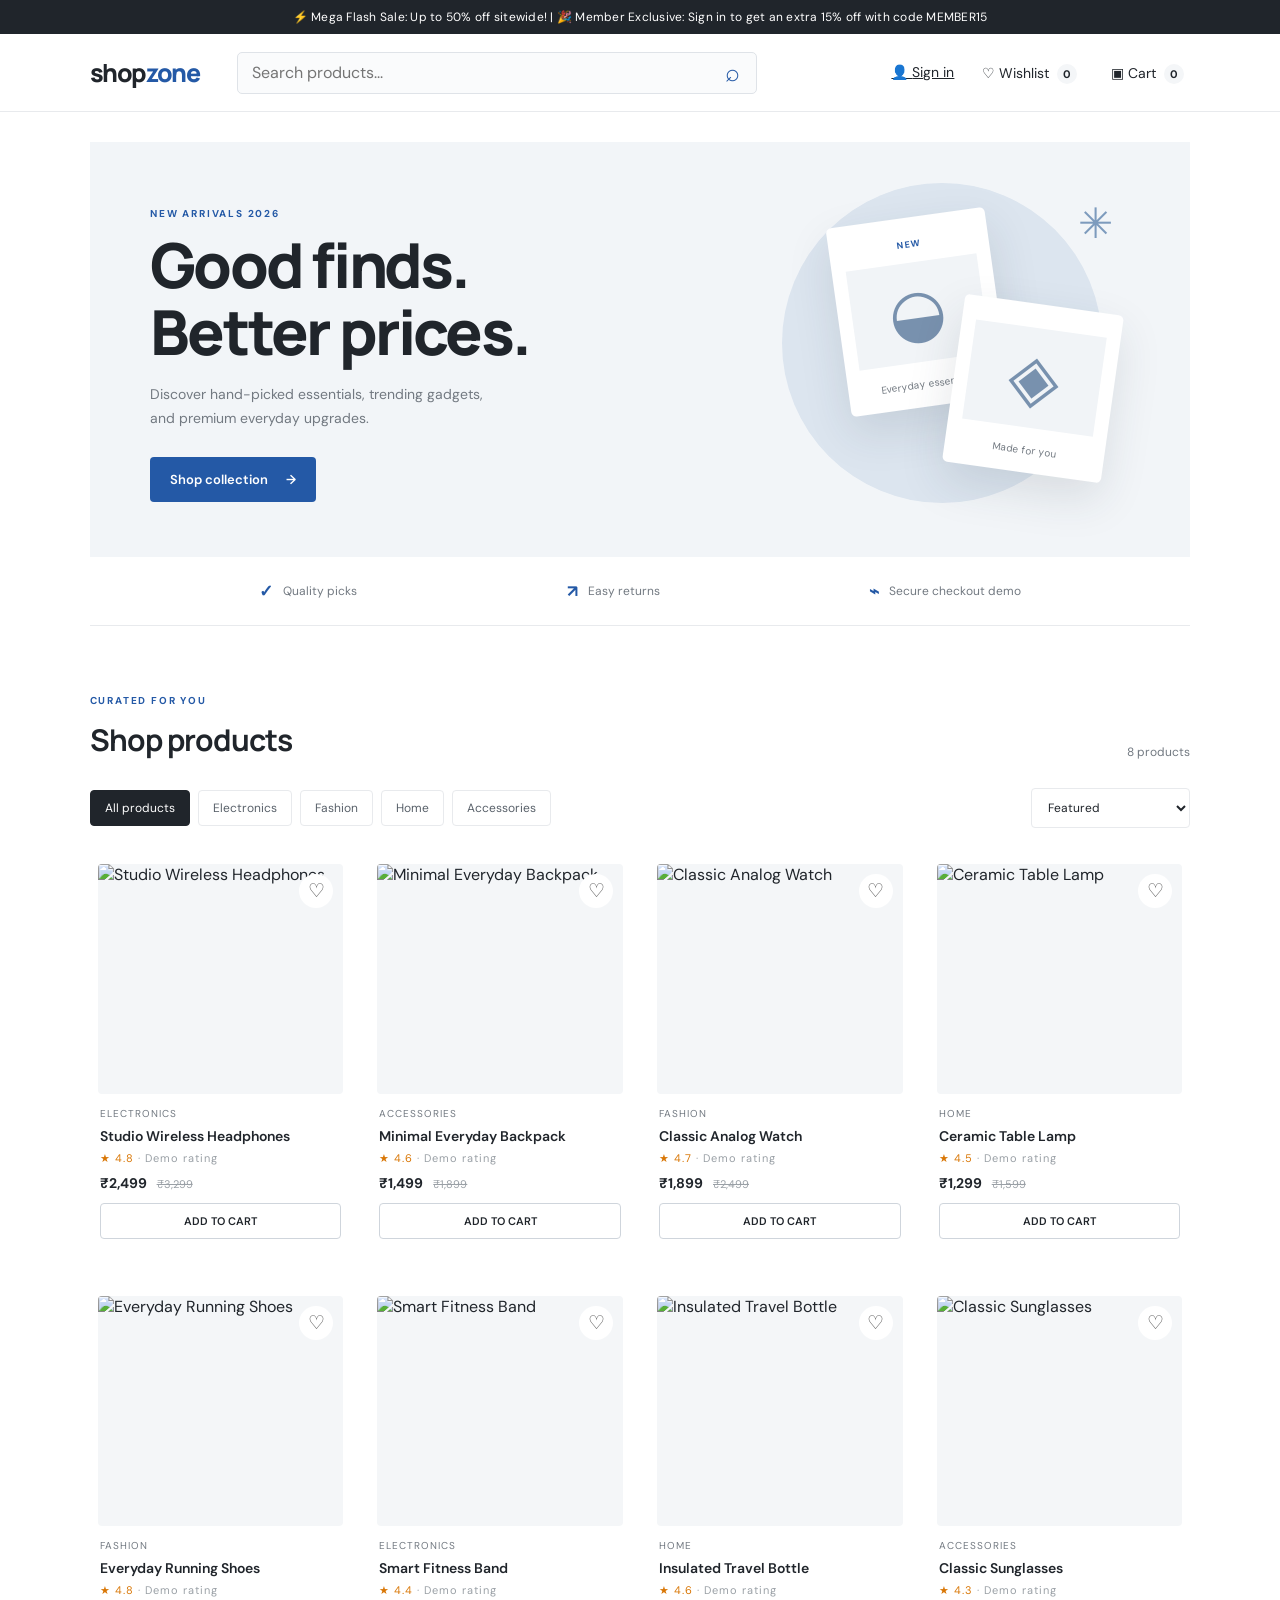
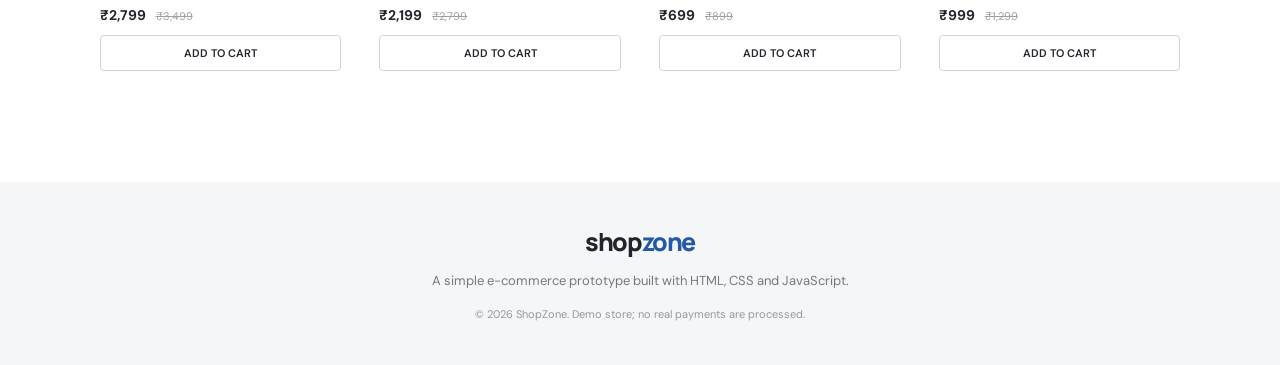
==== commit 687354d2: "Merge pull request #2 from 6keran/feature/homepage - Resolve announcement banner conflict" ====
--- a/index.html
+++ b/index.html
@@ -8,7 +8,7 @@
   <link rel="stylesheet" href="style.css">
 </head>
 <body>
-  <div class="announcement">🎉 Member Exclusive: Sign in to unlock 15% off your first order! Use code MEMBER15</div>
+  <div class="announcement">⚡ Mega Flash Sale: Up to 50% off sitewide! | 🎉 Member Exclusive: Sign in to get an extra 15% off with code MEMBER15</div>
   <header class="site-header">
     <a class="brand" href="#" aria-label="ShopZone home">shop<span>zone</span></a>
     <form class="search" id="searchForm">
@@ -25,9 +25,9 @@
   <main>
     <section class="hero">
       <div class="hero-copy">
-        <p class="eyebrow">THE EVERYDAY EDIT</p>
+        <p class="eyebrow">NEW ARRIVALS 2026</p>
         <h1>Good finds.<br>Better prices.</h1>
-        <p>Discover useful essentials and thoughtful upgrades for everyday life.</p>
+        <p>Discover hand-picked essentials, trending gadgets, and premium everyday upgrades.</p>
         <button class="primary-btn" id="shopNow">Shop collection <span>→</span></button>
       </div>
       <div class="hero-art" aria-label="Shopping collection illustration">
